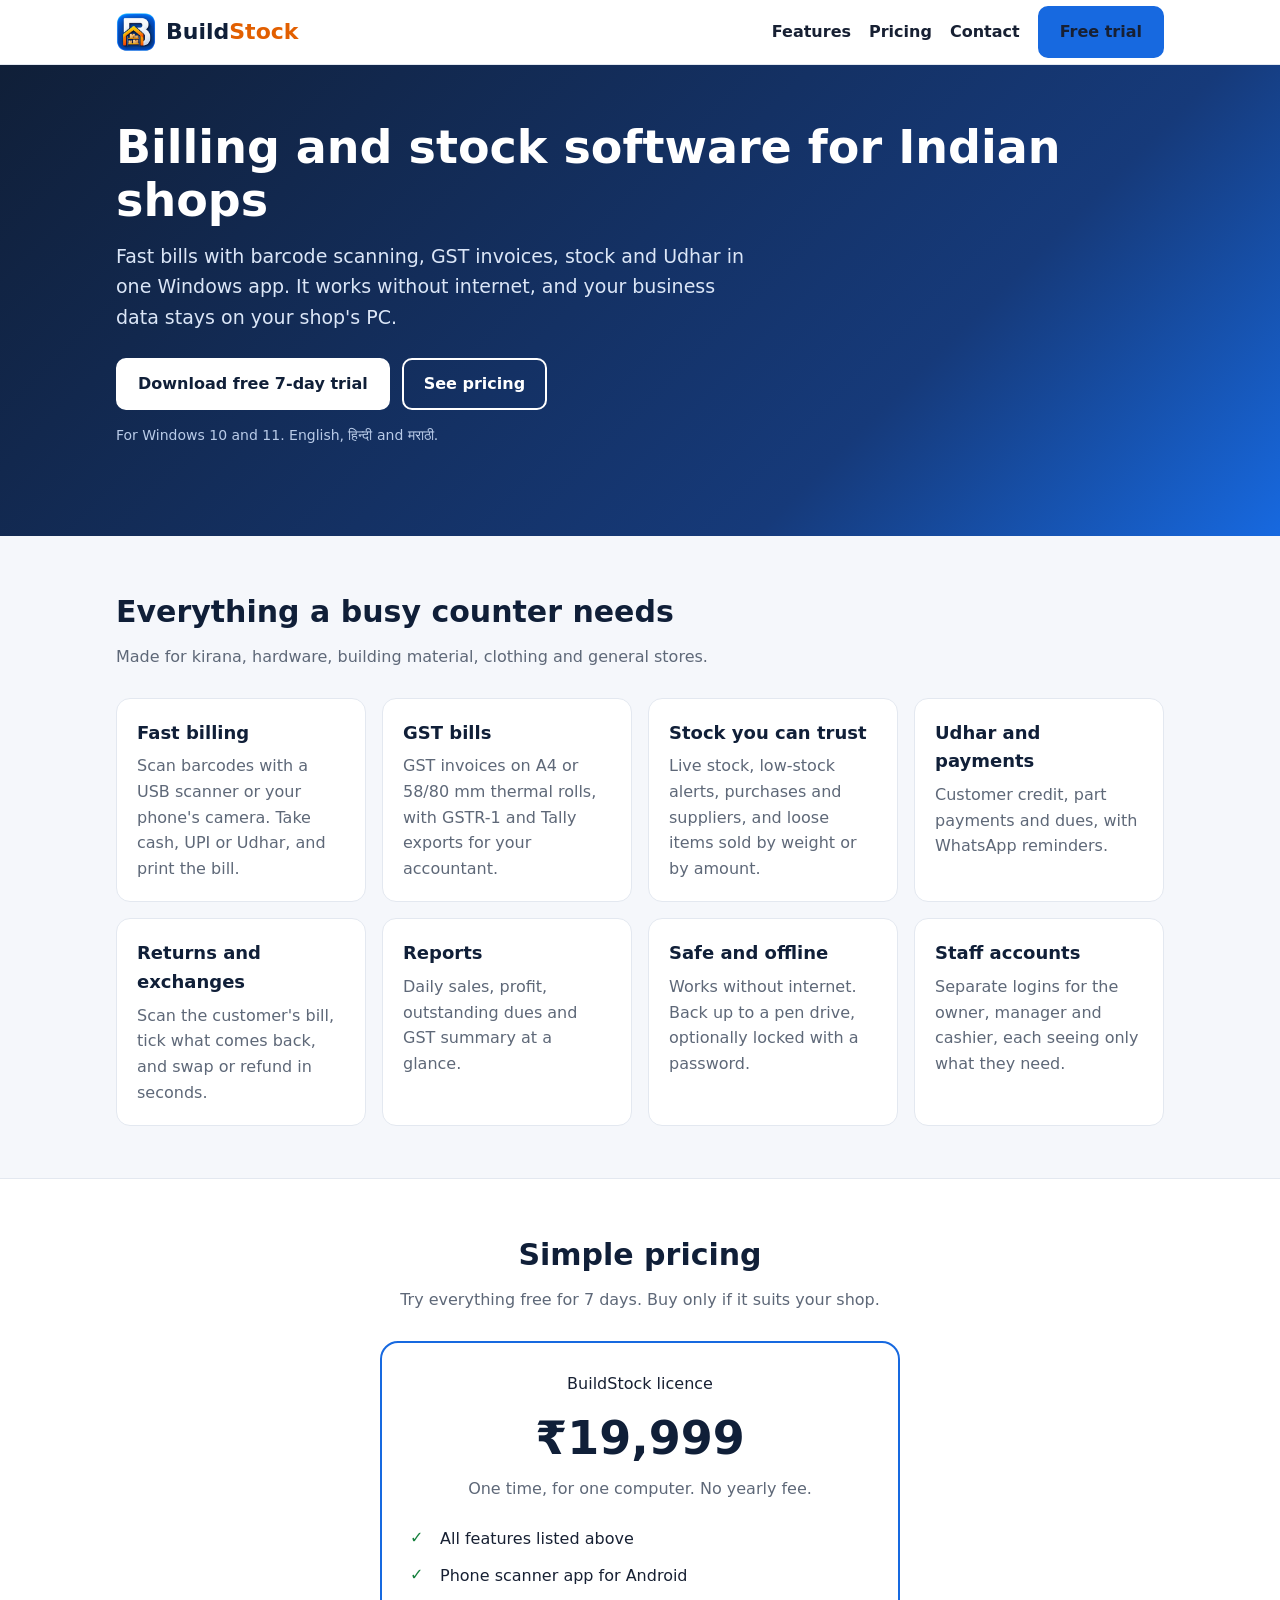
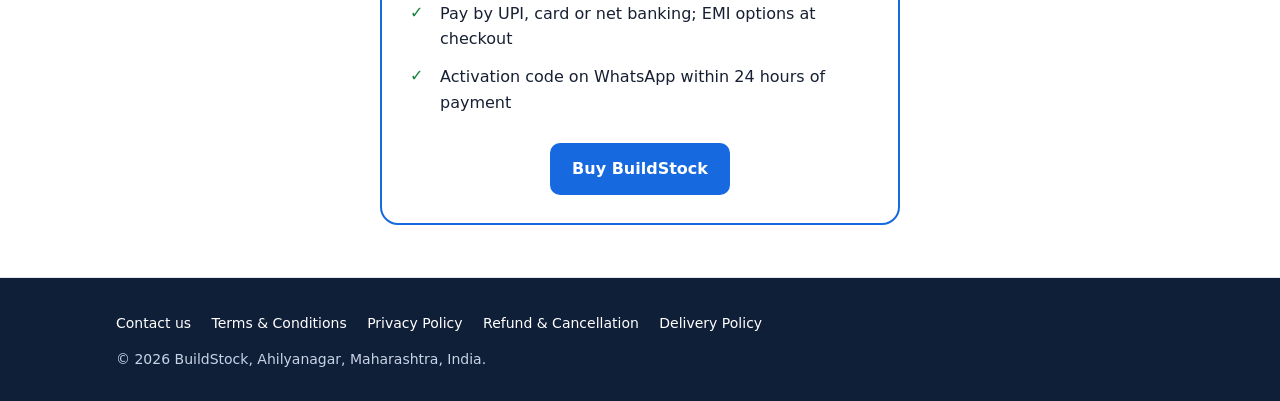
==== index.html @ 83a85fac "BuildStock website" ====
<!doctype html>
<html lang="en">
<head>
<meta charset="utf-8">
<meta name="viewport" content="width=device-width, initial-scale=1">
<title>BuildStock: billing and stock software for Indian shops</title>
<meta name="description" content="BuildStock is Windows billing and stock software for Indian shops: fast barcode billing, GST bills, stock, Udhar and reports. Works offline. ₹19,999 one time, 7-day free trial.">
<meta property="og:title" content="BuildStock: billing and stock software for Indian shops">
<meta property="og:description" content="Fast barcode billing, GST bills, stock and Udhar in one Windows app. Works offline. 7-day free trial.">
<meta property="og:image" content="img/logo-512.png">
<link rel="icon" href="favicon.png">
<link rel="stylesheet" href="style.css">
</head>
<body>
<header class="site-header">
  <div class="wrap">
    <a class="brand" href="index.html"><img src="img/icon-128.png" alt="" width="40" height="40"><span>Build<span class="stock">Stock</span></span></a>
    <nav class="nav">
      <a href="#features">Features</a>
      <a href="#pricing">Pricing</a>
      <a href="contact.html">Contact</a>
      <a class="btn btn-primary" href="https://github.com/h2230978-png/buildstock-releases/releases/latest">Free trial</a>
    </nav>
  </div>
</header>

<main>
  <section class="hero">
    <div class="wrap">
      <h1>Billing and stock software for Indian shops</h1>
      <p>Fast bills with barcode scanning, GST invoices, stock and Udhar in one Windows app. It works without internet, and your business data stays on your shop's PC.</p>
      <div class="actions">
        <a class="btn btn-light" href="https://github.com/h2230978-png/buildstock-releases/releases/latest">Download free 7-day trial</a>
        <a class="btn btn-ghost" href="#pricing">See pricing</a>
      </div>
      <p class="note">For Windows 10 and 11. English, हिन्दी and मराठी.</p>
    </div>
  </section>

  <section id="features">
    <div class="wrap">
      <h2>Everything a busy counter needs</h2>
      <p class="lead">Made for kirana, hardware, building material, clothing and general stores.</p>
      <div class="grid">
        <div class="card"><h3>Fast billing</h3><p>Scan barcodes with a USB scanner or your phone's camera. Take cash, UPI or Udhar, and print the bill.</p></div>
        <div class="card"><h3>GST bills</h3><p>GST invoices on A4 or 58/80 mm thermal rolls, with GSTR-1 and Tally exports for your accountant.</p></div>
        <div class="card"><h3>Stock you can trust</h3><p>Live stock, low-stock alerts, purchases and suppliers, and loose items sold by weight or by amount.</p></div>
        <div class="card"><h3>Udhar and payments</h3><p>Customer credit, part payments and dues, with WhatsApp reminders.</p></div>
        <div class="card"><h3>Returns and exchanges</h3><p>Scan the customer's bill, tick what comes back, and swap or refund in seconds.</p></div>
        <div class="card"><h3>Reports</h3><p>Daily sales, profit, outstanding dues and GST summary at a glance.</p></div>
        <div class="card"><h3>Safe and offline</h3><p>Works without internet. Back up to a pen drive, optionally locked with a password.</p></div>
        <div class="card"><h3>Staff accounts</h3><p>Separate logins for the owner, manager and cashier, each seeing only what they need.</p></div>
      </div>
    </div>
  </section>

  <section id="pricing" class="pricing">
    <div class="wrap">
      <h2 style="text-align:center">Simple pricing</h2>
      <p class="lead" style="text-align:center; margin-left:auto; margin-right:auto">Try everything free for 7 days. Buy only if it suits your shop.</p>
      <div class="price-card">
        <div>BuildStock licence</div>
        <p class="price">₹19,999</p>
        <p class="price-sub">One time, for one computer. No yearly fee.</p>
        <ul class="ticks">
          <li>All features listed above</li>
          <li>Phone scanner app for Android</li>
          <li>Pay by UPI, card or net banking; EMI options at checkout</li>
          <li>Activation code on WhatsApp within 24 hours of payment</li>
        </ul>
        <a class="btn btn-primary" href="https://wa.me/917620610314?text=I%20want%20to%20buy%20BuildStock">Buy BuildStock</a>
      </div>
    </div>
  </section>
</main>

<footer class="site-footer">
  <div class="wrap">
    <nav>
      <a href="contact.html">Contact us</a>
      <a href="terms.html">Terms &amp; Conditions</a>
      <a href="privacy.html">Privacy Policy</a>
      <a href="refund.html">Refund &amp; Cancellation</a>
      <a href="delivery.html">Delivery Policy</a>
    </nav>
    <p>© 2026 BuildStock, Ahilyanagar, Maharashtra, India.</p>
  </div>
</footer>
</body>
</html>
---- style.css ----
:root {
  --blue: #1769e0;
  --blue-dark: #0f4fb0;
  --navy: #101f38;
  --text: #172033;
  --grey: #5e6878;
  --bg: #f5f7fb;
  --card: #ffffff;
  --border: #e3e8f0;
  --orange: #e25f00;
  --green: #15803d;
  --radius: 14px;
}

* { box-sizing: border-box; }

html { -webkit-text-size-adjust: 100%; }

body {
  margin: 0;
  background: var(--bg);
  color: var(--text);
  font: 16px/1.6 "Segoe UI", system-ui, -apple-system, Roboto, "Noto Sans", Arial, sans-serif;
}

a { color: var(--blue); }

.wrap { max-width: 1080px; margin: 0 auto; padding: 0 16px; }

/* Header */
.site-header {
  background: var(--card);
  border-bottom: 1px solid var(--border);
  position: sticky;
  top: 0;
  z-index: 10;
}
.site-header .wrap {
  display: flex;
  align-items: center;
  justify-content: space-between;
  gap: 12px;
  min-height: 64px;
  flex-wrap: wrap;
}
.brand {
  display: flex;
  align-items: center;
  gap: 10px;
  text-decoration: none;
  font-weight: 800;
  font-size: 22px;
  color: var(--navy);
}
.brand img { width: 40px; height: 40px; }
.brand .stock { color: var(--orange); }
.nav { display: flex; align-items: center; gap: 18px; flex-wrap: wrap; }
.nav a { color: var(--text); text-decoration: none; font-weight: 600; }
.nav a:hover { color: var(--blue); }

/* Buttons */
.btn {
  display: inline-block;
  padding: 11px 20px;
  border-radius: 10px;
  font-weight: 700;
  text-decoration: none;
  border: 2px solid var(--blue);
}
.btn-primary { background: var(--blue); color: #fff; }
.btn-primary:hover { background: var(--blue-dark); border-color: var(--blue-dark); }
.btn-ghost { background: transparent; color: var(--blue); }
.btn-light { background: #fff; color: var(--navy); border-color: #fff; }

/* Hero */
.hero {
  background: linear-gradient(135deg, var(--navy), #163a7a 70%, var(--blue));
  color: #fff;
  padding: 56px 0 64px;
}
.hero h1 { font-size: clamp(30px, 5vw, 46px); line-height: 1.15; margin: 0 0 14px; }
.hero p { font-size: 19px; max-width: 640px; color: #dbe6f7; margin: 0 0 26px; }
.hero .actions { display: flex; gap: 12px; flex-wrap: wrap; }
.hero .btn-ghost { color: #fff; border-color: #fff; }
.hero .note { margin-top: 14px; font-size: 14px; color: #b9cbe8; }

/* Sections */
section { padding: 52px 0; }
h2 { font-size: 30px; margin: 0 0 8px; color: var(--navy); }
.lead { color: var(--grey); margin: 0 0 28px; max-width: 700px; }

.grid {
  display: grid;
  grid-template-columns: repeat(auto-fit, minmax(240px, 1fr));
  gap: 16px;
}
.card {
  background: var(--card);
  border: 1px solid var(--border);
  border-radius: var(--radius);
  padding: 20px;
}
.card h3 { margin: 0 0 6px; font-size: 18px; color: var(--navy); }
.card p { margin: 0; color: var(--grey); }

/* Pricing */
.pricing { background: var(--card); border-top: 1px solid var(--border); border-bottom: 1px solid var(--border); }
.price-card {
  max-width: 520px;
  margin: 0 auto;
  border: 2px solid var(--blue);
  border-radius: 18px;
  padding: 28px;
  text-align: center;
  background: var(--card);
}
.price { font-size: 46px; font-weight: 800; color: var(--navy); margin: 6px 0 0; }
.price-sub { color: var(--grey); margin: 0 0 18px; }
.ticks { list-style: none; padding: 0; margin: 0 0 22px; text-align: left; }
.ticks li { padding: 6px 0 6px 30px; position: relative; }
.ticks li::before {
  content: "✓";
  position: absolute;
  left: 0;
  top: 5px;
  color: var(--green);
  font-weight: 800;
}

/* Steps */
.steps { counter-reset: step; list-style: none; padding: 0; margin: 0; }
.steps li {
  counter-increment: step;
  position: relative;
  padding: 0 0 18px 52px;
}
.steps li::before {
  content: counter(step);
  position: absolute;
  left: 0;
  top: 0;
  width: 36px;
  height: 36px;
  border-radius: 50%;
  background: var(--blue);
  color: #fff;
  font-weight: 800;
  display: grid;
  place-items: center;
}

/* Policy pages */
.page { padding: 40px 0 56px; }
.page article {
  max-width: 760px;
  background: var(--card);
  border: 1px solid var(--border);
  border-radius: var(--radius);
  padding: 28px;
}
.page h1 { margin: 0 0 4px; color: var(--navy); font-size: 32px; }
.page .updated { color: var(--grey); margin: 0 0 22px; }
.page h2 { font-size: 20px; margin: 26px 0 6px; }
.contact-list { list-style: none; padding: 0; margin: 0; }
.contact-list li { padding: 8px 0; border-bottom: 1px solid var(--border); }
.contact-list li:last-child { border-bottom: 0; }
.contact-list b { display: inline-block; min-width: 150px; }

/* Footer */
.site-footer { background: var(--navy); color: #c7d3e6; padding: 30px 0; font-size: 14px; }
.site-footer a { color: #fff; text-decoration: none; margin-right: 16px; display: inline-block; padding: 4px 0; }
.site-footer a:hover { text-decoration: underline; }
.site-footer p { margin: 10px 0 0; }

@media (max-width: 600px) {
  .nav { gap: 12px; font-size: 15px; }
  .hero { padding: 40px 0 46px; }
  .contact-list b { display: block; min-width: 0; }
  .page article { padding: 20px; }
}
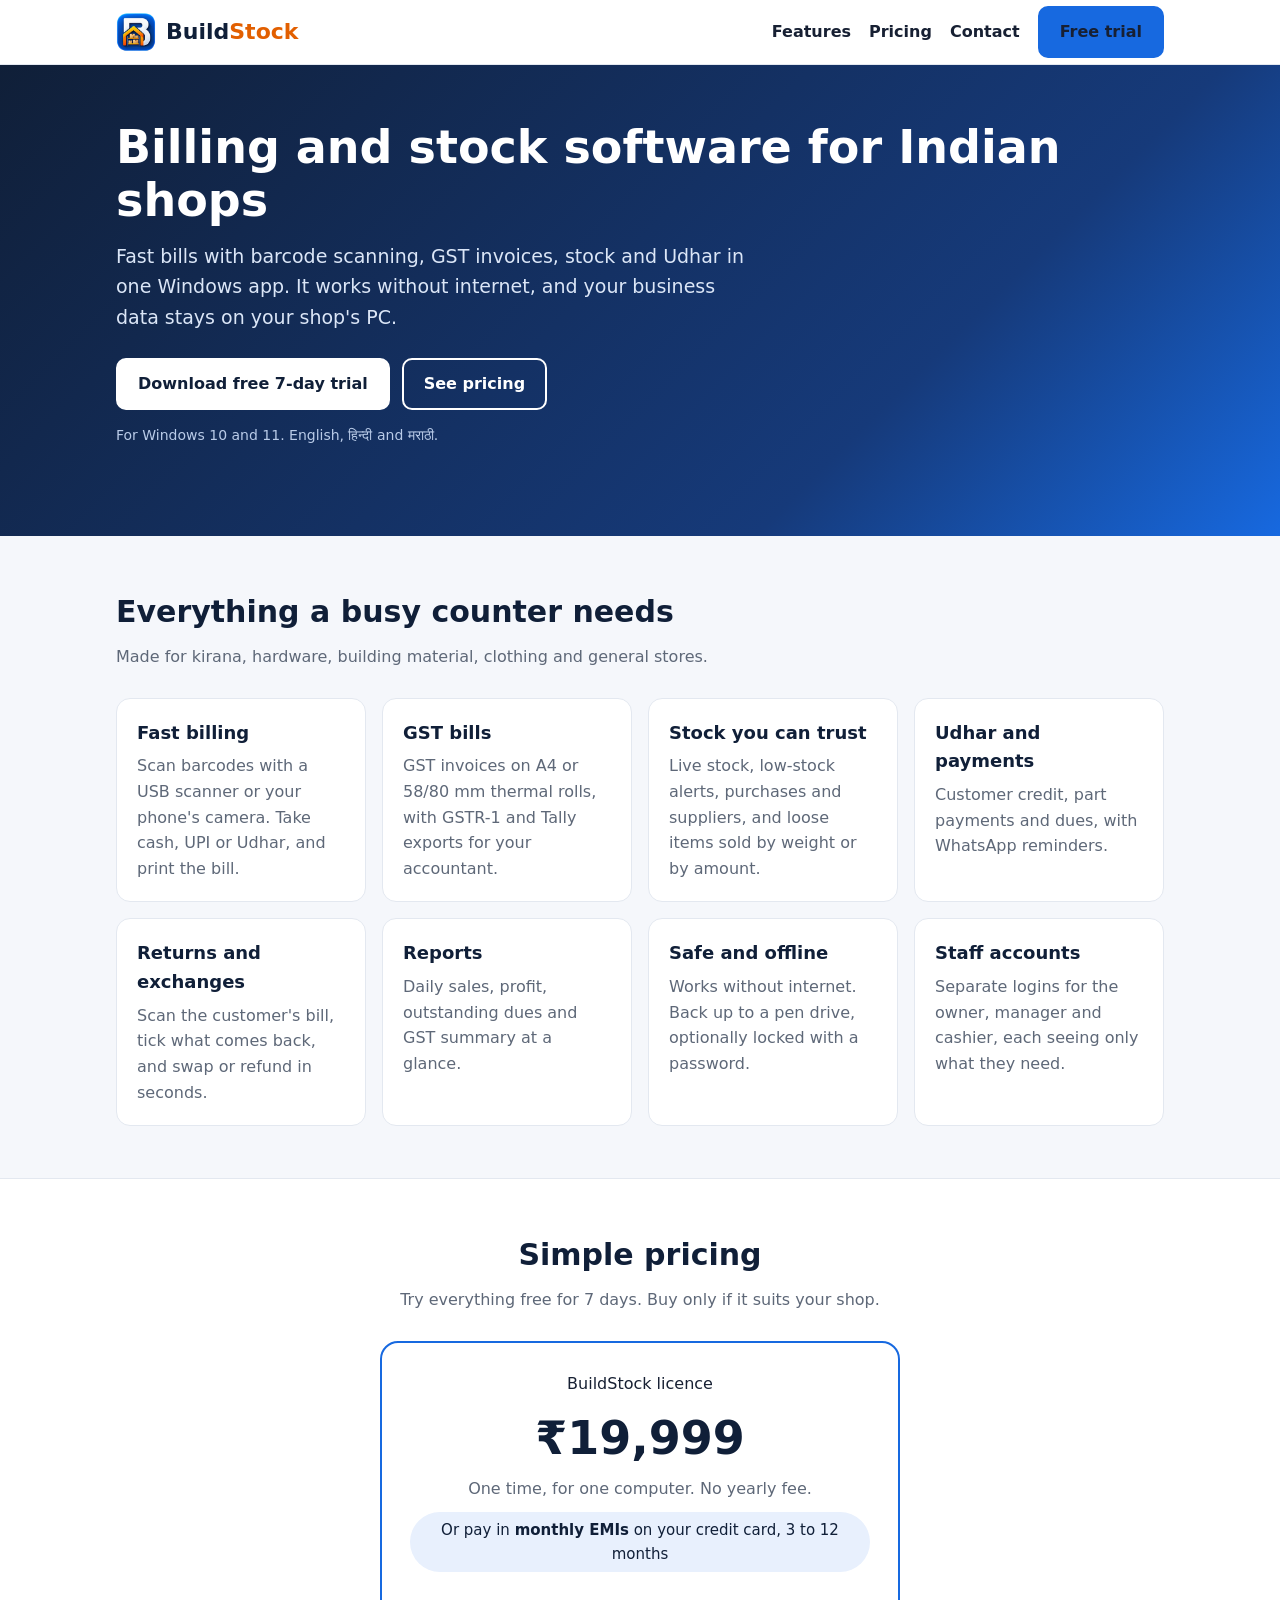
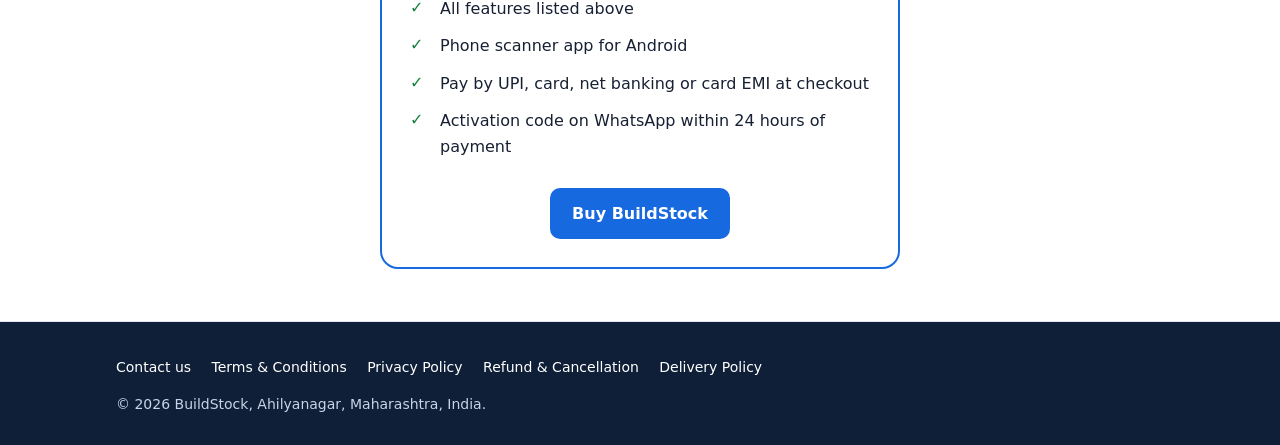
==== commit f93db079: "Show card EMI under the price" ====
--- a/index.html
+++ b/index.html
@@ -62,10 +62,11 @@
         <div>BuildStock licence</div>
         <p class="price">₹19,999</p>
         <p class="price-sub">One time, for one computer. No yearly fee.</p>
+        <p class="price-emi">Or pay in <b>monthly EMIs</b> on your credit card, 3 to 12 months</p>
         <ul class="ticks">
           <li>All features listed above</li>
           <li>Phone scanner app for Android</li>
-          <li>Pay by UPI, card or net banking; EMI options at checkout</li>
+          <li>Pay by UPI, card, net banking or card EMI at checkout</li>
           <li>Activation code on WhatsApp within 24 hours of payment</li>
         </ul>
         <a class="btn btn-primary" href="https://wa.me/917620610314?text=I%20want%20to%20buy%20BuildStock">Buy BuildStock</a>
--- a/style.css
+++ b/style.css
@@ -115,7 +115,8 @@
   background: var(--card);
 }
 .price { font-size: 46px; font-weight: 800; color: var(--navy); margin: 6px 0 0; }
-.price-sub { color: var(--grey); margin: 0 0 18px; }
+.price-sub { color: var(--grey); margin: 0 0 10px; }
+.price-emi { display: inline-block; margin: 0 0 18px; padding: 6px 14px; border-radius: 999px; background: #e8f0fd; color: var(--navy); font-size: 15px; }
 .ticks { list-style: none; padding: 0; margin: 0 0 22px; text-align: left; }
 .ticks li { padding: 6px 0 6px 30px; position: relative; }
 .ticks li::before {
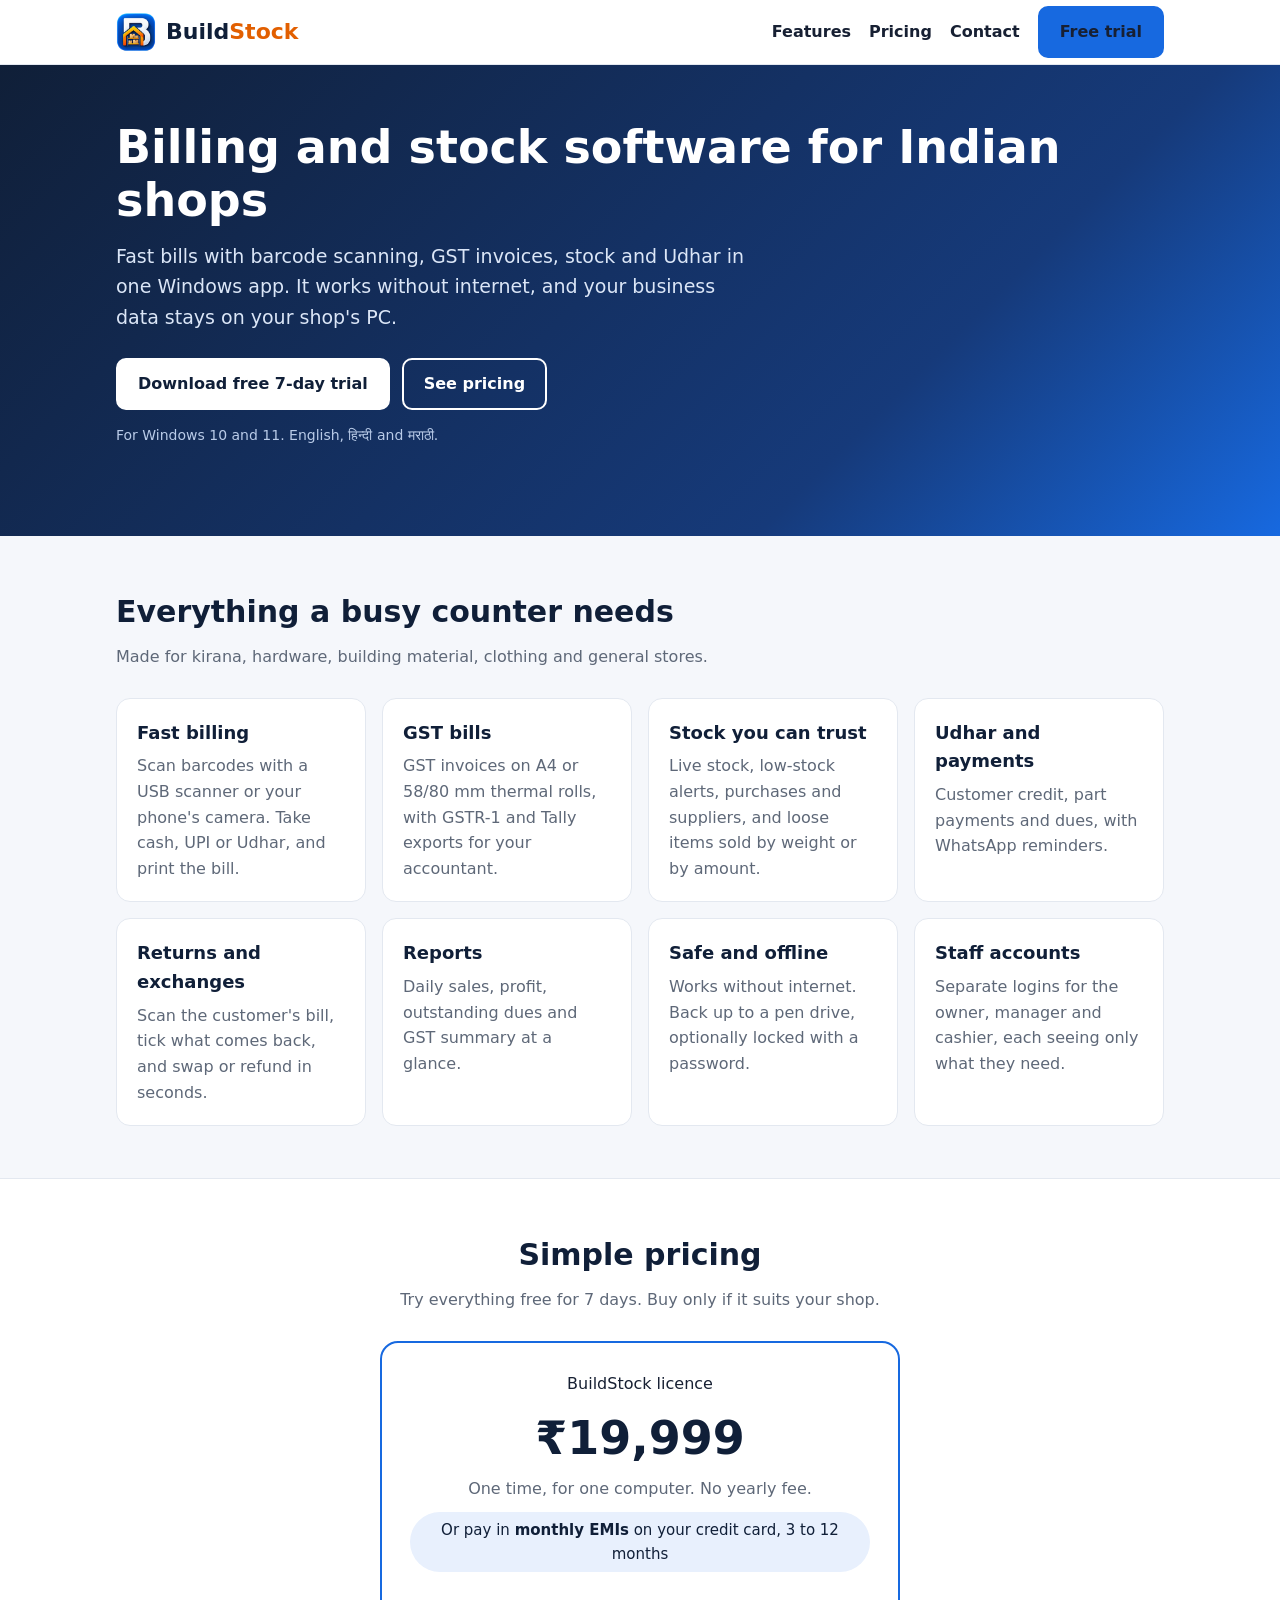
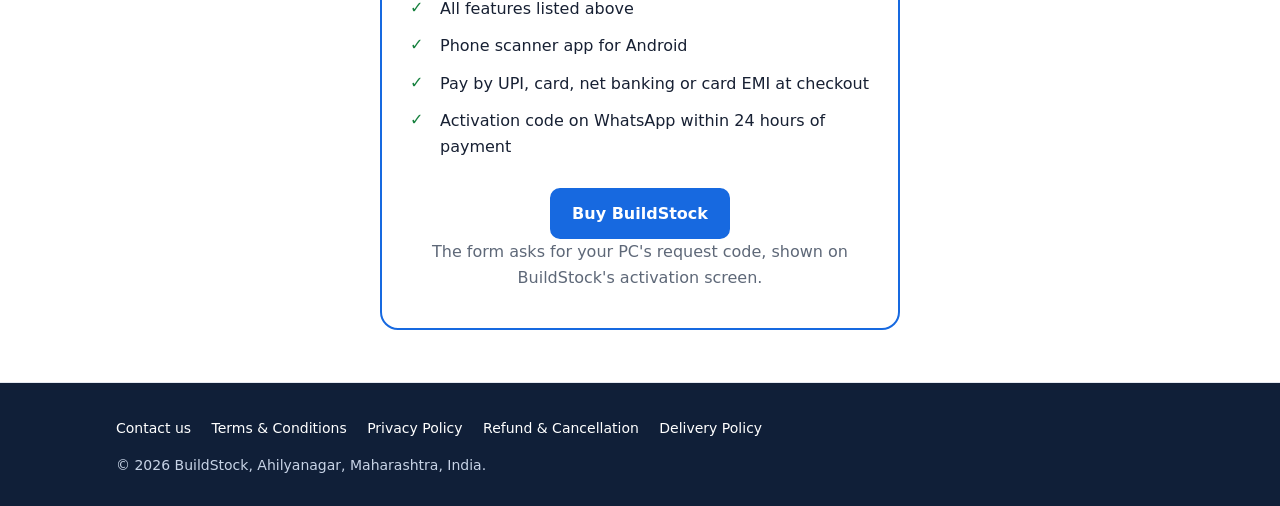
==== commit 92ea5322: "Buy button opens the Cashfree payment form" ====
--- a/index.html
+++ b/index.html
@@ -69,7 +69,8 @@
           <li>Pay by UPI, card, net banking or card EMI at checkout</li>
           <li>Activation code on WhatsApp within 24 hours of payment</li>
         </ul>
-        <a class="btn btn-primary" href="https://wa.me/917620610314?text=I%20want%20to%20buy%20BuildStock">Buy BuildStock</a>
+        <a class="btn btn-primary" href="https://payments.cashfree.com/forms/buildstock">Buy BuildStock</a>
+        <p class="price-sub">The form asks for your PC's request code, shown on BuildStock's activation screen.</p>
       </div>
     </div>
   </section>
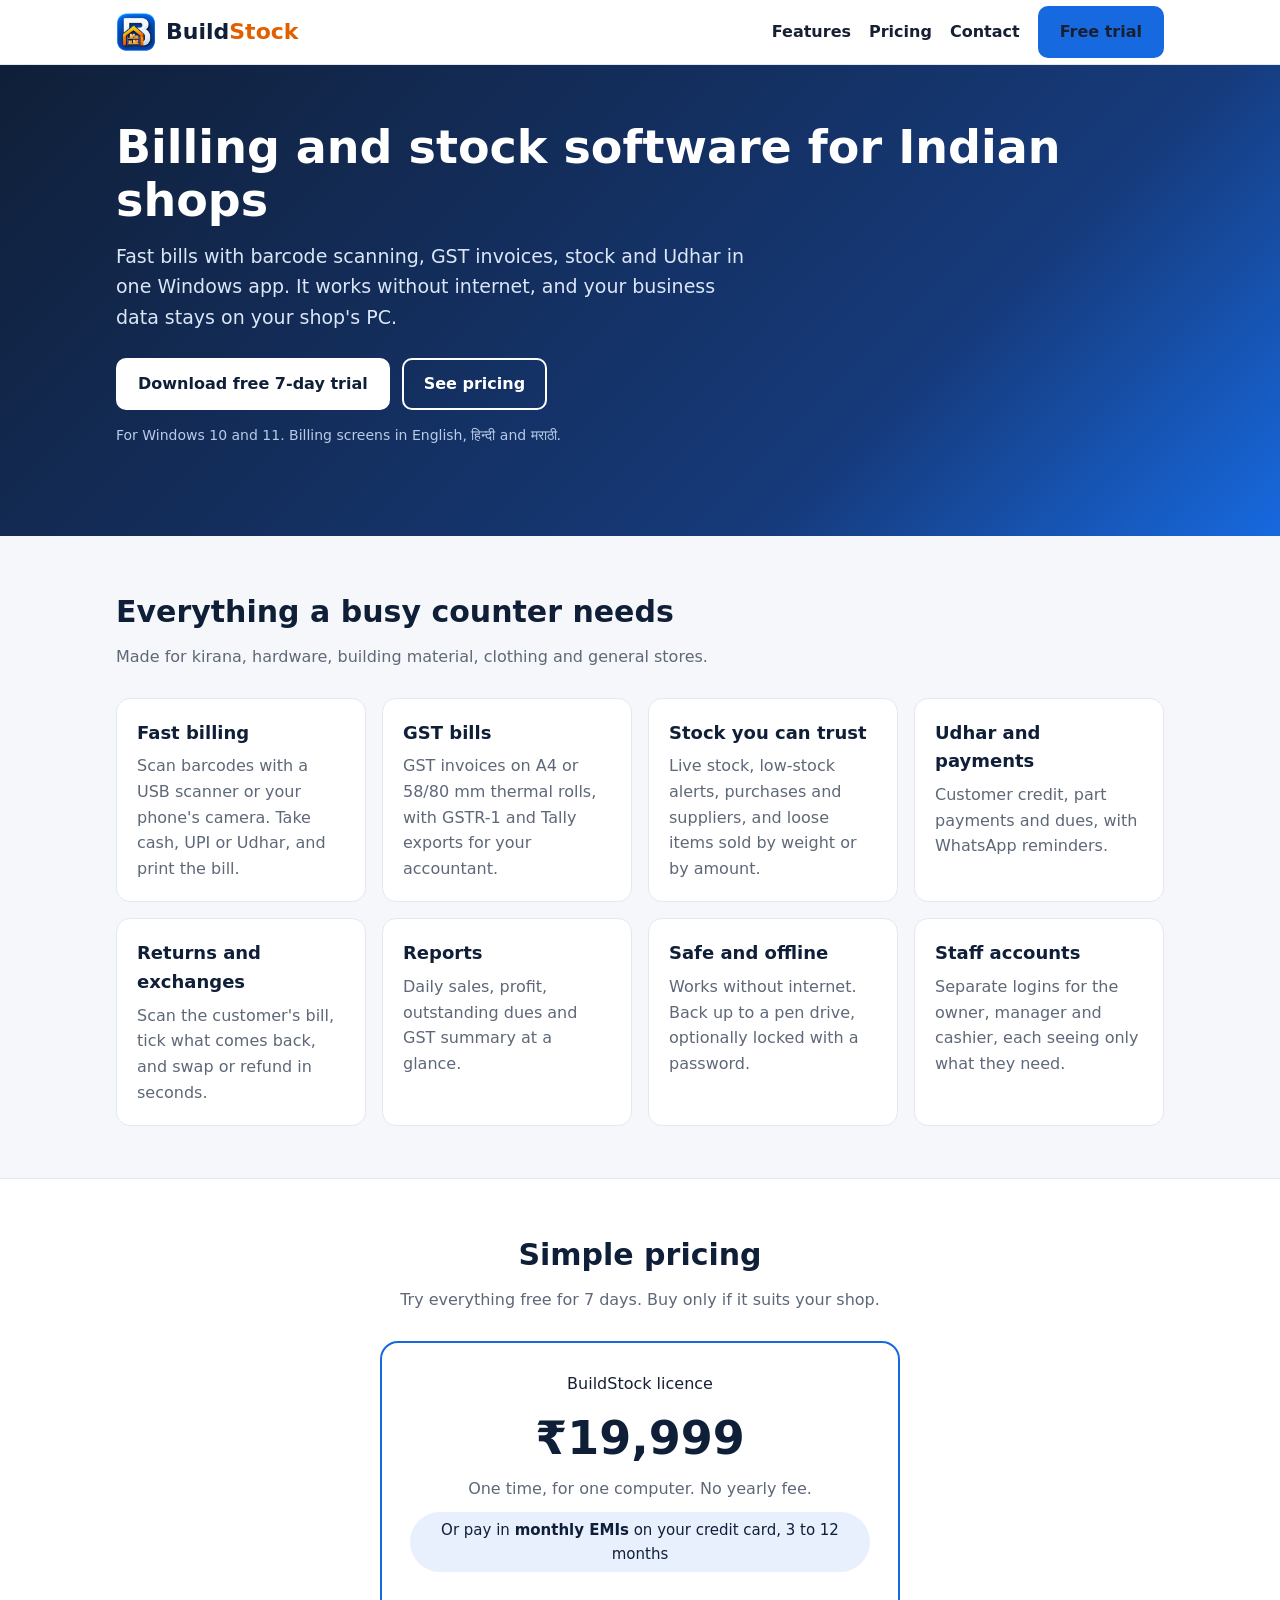
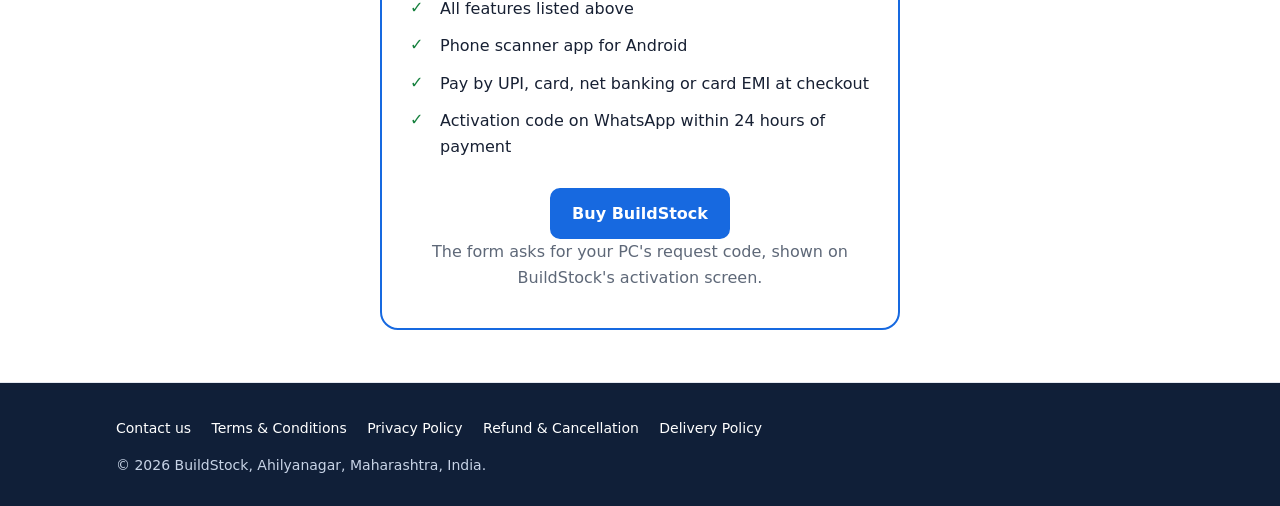
==== commit d512d51a: "Say which screens are in Hindi and Marathi" ====
--- a/index.html
+++ b/index.html
@@ -33,7 +33,7 @@
         <a class="btn btn-light" href="https://github.com/h2230978-png/buildstock-releases/releases/latest">Download free 7-day trial</a>
         <a class="btn btn-ghost" href="#pricing">See pricing</a>
       </div>
-      <p class="note">For Windows 10 and 11. English, हिन्दी and मराठी.</p>
+      <p class="note">For Windows 10 and 11. Billing screens in English, हिन्दी and मराठी.</p>
     </div>
   </section>
 
